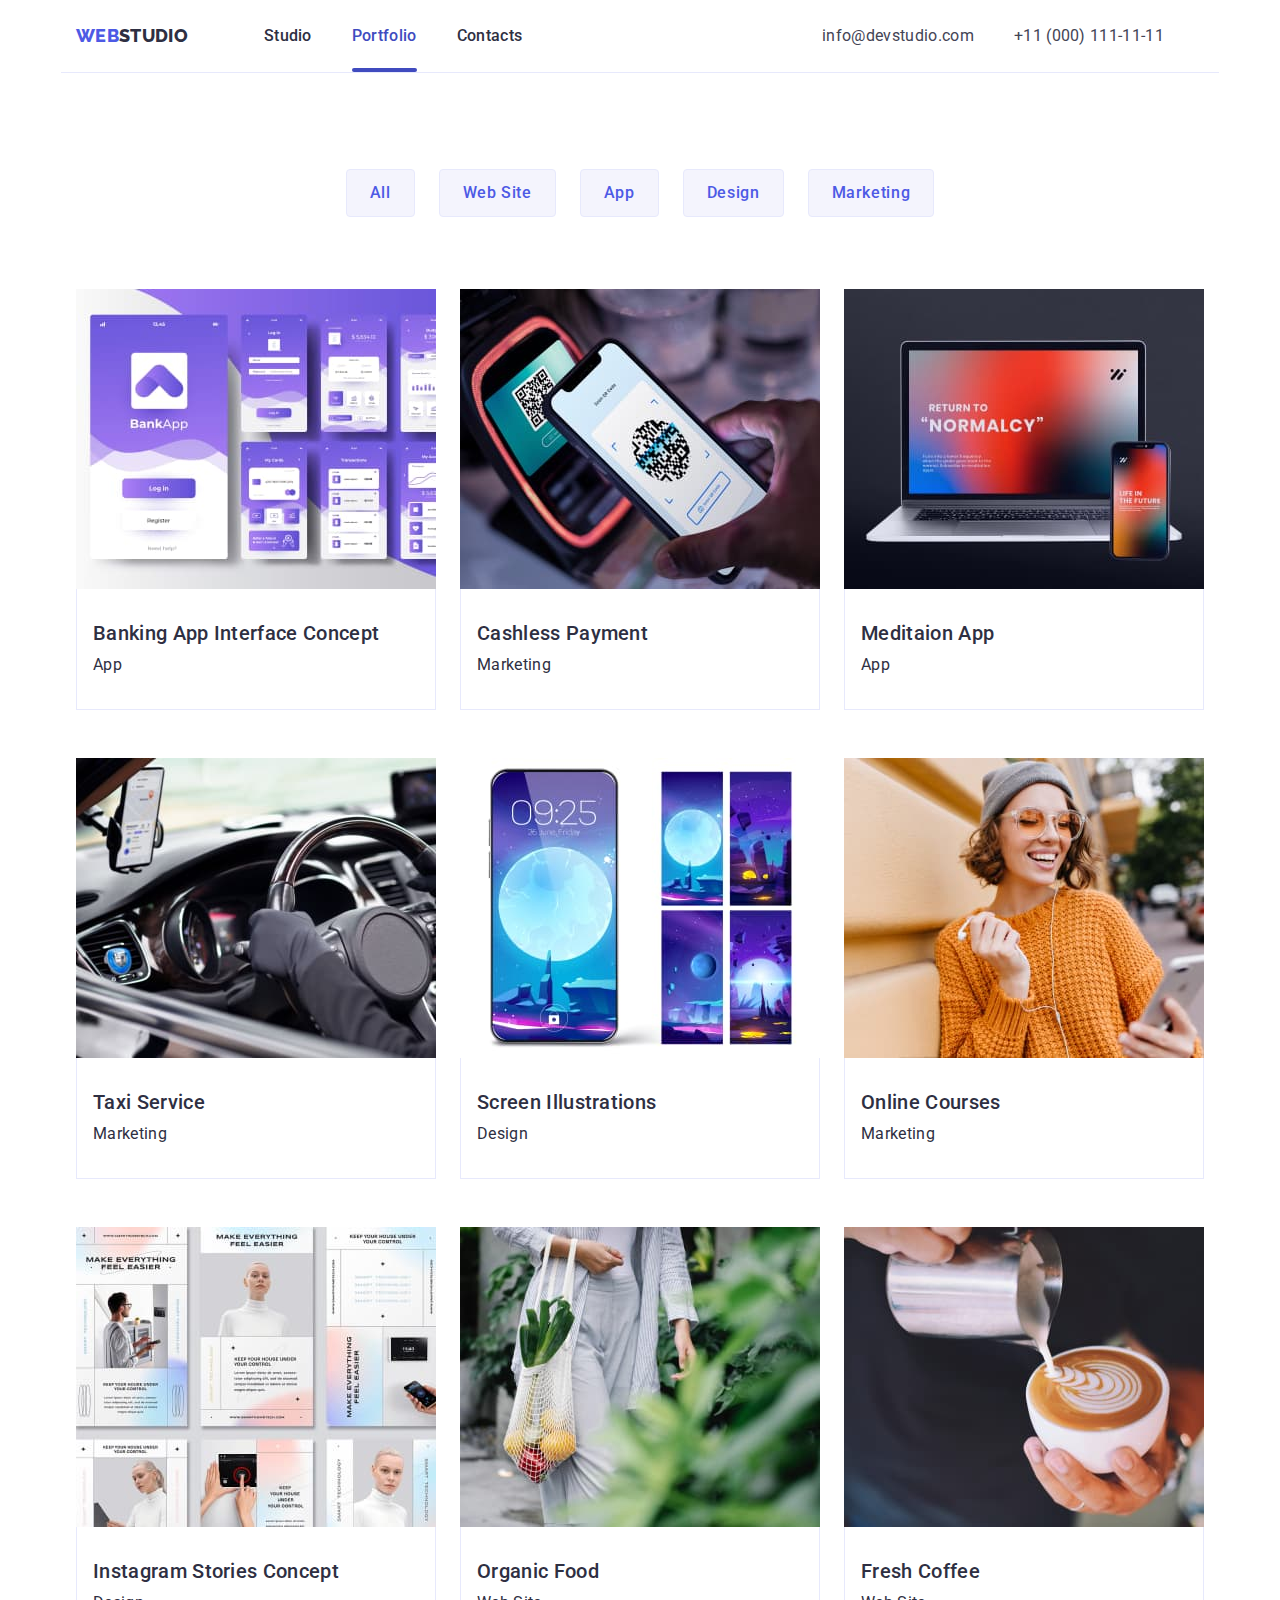
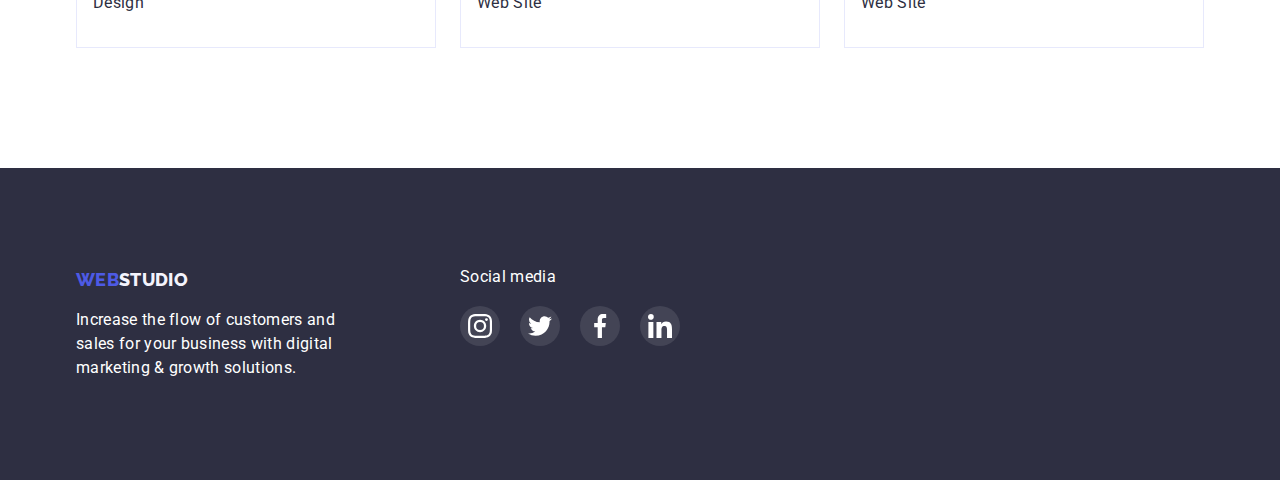
==== portfolio.html @ 341cc543 "hw#6" ====
<!DOCTYPE html>
<html lang="en">

<head>
    <meta charset="UTF-8">
    <meta http-equiv="X-UA-Compatible" content="IE=edge">
    <meta name="viewport" content="width=device-width, initial-scale=1.0">
    <title>Portfolio</title>
    <link rel="stylesheet" href="https://cdn.jsdelivr.net/npm/modern-normalize@1.1.0/modern-normalize.min.css">
    <link rel="stylesheet" href="./css/styles.css">
    <link rel="preconnect" href="https://fonts.googleapis.com">
    <link rel="preconnect" href="https://fonts.gstatic.com" crossorigin>
    <link
        href="https://fonts.googleapis.com/css2?family=Raleway:wght@800&family=Roboto:wght@400;500;700;900&display=swap"
        rel="stylesheet">
</head>

<body>

    <!-- header -->

    <header class="container">
        <div class="header-div">
            <a class="logo point" href="./index.html">Web<span class="header-logo">Studio</span>
            </a>
            <nav>
                <ul class="menu-list">
                    <li class="menu-items point">
                        <a class="menu-link point" href="./index.html">Studio</a>
                    </li>

                    <li class="menu-items point">
                        <a class="menu-link current point" href="./portfolio.html">Portfolio</a>
                    </li>

                    <li class="menu-items point">
                        <a class="menu-link point" href="#">Contacts</a>
                    </li>
                </ul>
            </nav>

            <address class="contact">
                <ul class="contact-list">
                    <li class="contact-items point">
                        <a class="contact-link point" href="mailto:info@devstudio.com">info@devstudio.com</a>
                    </li>
                    <li class="contact-items point">
                        <a class="contact-link point" href="tel:+110001111111">+11 (000) 111-11-11</a>
                    </li>
                </ul>
            </address>

        </div>

    </header>
    <main>

        <!-- Filters buttons-->

        <section class="section portfolio">
            <div class="container">
                <h1 hidden>#</h1>
                <ul class="filters-list point">
                    <li class="filters-items">
                        <button class="filters-btn" type="button">All</button>
                    </li>
                    <li class="filters-items">
                        <button class="filters-btn" type="button">Web Site</button>
                    </li>
                    <li class="filters-items">
                        <button class="filters-btn" type="button">App</button>
                    </li>
                    <li class="filters-items">
                        <button class="filters-btn" type="button">Design</button>
                    </li>
                    <li><button class="filters-btn" type="button">Marketing</button>
                    </li>
                </ul>


                <!-- portfolio list -->
                <ul class="img-list point">
                    <li class="img-items">
                        <a class="portfolio-link point" href="#">
                            <div class="port-wrapper">
                                <img class="port-img" src="./images/portfolio/portfolio-row1-first.jpg"
                                    alt="Banking app interface concept" width="360" height="300">
                                <p class="overlay">Lorem, ipsum dolor sit amet consectetur adipisicing elit.
                                    Perferendis,
                                    quidem! Optio, corporis beatae!</p>
                            </div>

                            <div class="delineation">
                                <h2 class="text-title">Banking App Interface Concept</h2>
                                <p class="text">App</p>
                            </div>
                        </a>
                    </li>

                    <li class="img-items">
                        <a class="portfolio-link point" href="#">
                            <div class="port-wrapper">
                                <img class="port-img" src="./images/portfolio/portfolio-row1-second.jpg"
                                    alt="Cashless payment photo" width="360" height="300">
                                <p class="overlay">Lorem, ipsum dolor sit amet consectetur adipisicing elit.
                                    Perferendis,
                                    quidem! Optio, corporis beatae!</p>
                            </div>

                            <div class="delineation">
                                <h2 class="text-title">Cashless Payment</h2>
                                <p class="text">Marketing</p>
                            </div>
                        </a>


                    </li>
                    <li class="img-items">
                        <a class="portfolio-link point" href="#">
                            <div class="port-wrapper">
                                <img class="port-img" src="./images/portfolio/portfolio-row1-third.jpg"
                                    alt="Meditaion app photo" width="360" height="300">
                                <p class="overlay">Lorem,
                                    ipsum dolor sit amet consectetur adipisicing elit. Perferendis,
                                    quidem ! Optio,
                                    corporis beatae !</p>
                            </div>

                            <div class="delineation">
                                <h2 class="text-title">Meditaion App</h2>
                                <p class="text">App</p>
                            </div>
                        </a>
                    </li>
                    <li class="img-items">
                        <a class="portfolio-link point" href="#">
                            <div class="port-wrapper">
                                <img class="port-img" src="./images/portfolio/portfolio-row2-first.jpg"
                                    alt="Taxi service photo" width="360" height="300">
                                <p class="overlay">Lorem,
                                    ipsum dolor sit amet consectetur adipisicing elit. Perferendis,
                                    quidem ! Optio,
                                    corporis beatae !</p>
                            </div>

                            <div class="delineation">
                                <h2 class="text-title">Taxi Service</h2>
                                <p class="text">Marketing</p>
                            </div>
                        </a>
                    </li>
                    <li class="img-items">
                        <a class="portfolio-link point" href="#">
                            <div class="port-wrapper">
                                <img class="port-img" src="./images/portfolio/portfolio-row2-second.jpg"
                                    alt="Screen illustrations photo" width="360" height="300">
                                <p class="overlay">Lorem,
                                    ipsum dolor sit amet consectetur adipisicing elit. Perferendis,
                                    quidem ! Optio,
                                    corporis beatae !</p>
                            </div>

                            <div class="delineation">
                                <h2 class="text-title">Screen Illustrations</h2>
                                <p class="text">Design</p>
                            </div>
                        </a>
                    </li>
                    <li class="img-items">
                        <a class="portfolio-link point" href="#">
                            <div class="port-wrapper">
                                <img class="port-img" src="./images/portfolio/portfolio-row2-third.jpg"
                                    alt="Online courses" width="360" height="300">
                                <p class="overlay">Lorem,
                                    ipsum dolor sit amet consectetur adipisicing elit. Perferendis,
                                    quidem ! Optio,
                                    corporis beatae !</p>
                            </div>

                            <div class="delineation">
                                <h2 class="text-title">Online Courses</h2>
                                <p class="text">Marketing</p>
                            </div>
                        </a>
                    </li>
                    <li class="img-items">
                        <a class="portfolio-link point" href="#">
                            <div class="port-wrapper">
                                <img class="port-img" src="./images/portfolio/portfolio-row3-first.jpg"
                                    alt="Instagram stories concept" width="360" height="300">
                                <p class="overlay">Lorem,
                                    ipsum dolor sit amet consectetur adipisicing elit. Perferendis,
                                    quidem ! Optio,
                                    corporis beatae !</p>
                            </div>

                            <div class="delineation">
                                <h2 class="text-title">Instagram Stories Concept</h2>
                                <p class="text">Design</p>
                            </div>
                        </a>
                    </li>
                    <li class="img-items">
                        <a class="portfolio-link point" href="#">
                            <div class="port-wrapper">
                                <img class="port-img" src="./images/portfolio/portfolio-row3-second.jpg"
                                    alt="Organic food photo" width="360" height="300">
                                <p class="overlay">Lorem,
                                    ipsum dolor sit amet consectetur adipisicing elit. Perferendis,
                                    quidem ! Optio,
                                    corporis beatae !</p>
                            </div>

                            <div class="delineation">
                                <h2 class="text-title">Organic Food</h2>
                                <p class="text">Web Site</p>
                            </div>
                        </a>
                    </li>
                    <li class="img-items">
                        <a class="portfolio-link point" href="#">
                            <div class="port-wrapper">
                                <img class="port-img" src="./images/portfolio/portfolio-row3-third.jpg"
                                    alt="Fresh coffee photo" width="360" height="300">
                                <p class="overlay">Lorem,
                                    ipsum dolor sit amet consectetur adipisicing elit. Perferendis,
                                    quidem ! Optio,
                                    corporis beatae !</p>
                            </div>

                            <div class="delineation">
                                <h2 class="text-title">Fresh Coffee</h2>
                                <p class="text">Web Site</p>
                            </div>
                        </a>
                    </li>
                </ul>
            </div>
        </section>
    </main>

    <!-- footer -->

    <footer class="foot">
        <div class="container cont-foot">
            <div class="logo-footer">
                <a class="logo-foot point" href="#">Web<span class="footer-logo">Studio</span></a>
                <p class="footer-text">Increase the flow of customers and sales for your business with digital marketing
                    &
                    growth solutions.
                </p>
            </div>

            <div class="foot-link">
                <p class="soc-text">Social media</p>
                <ul class="foot-list">
                    <li class="foot-soc">
                        <a href="https://www.instagram.com/" target="_blank" class="social-link"
                            aria-label="Instagram link">
                            <svg class="social-links" width="24px" height="24px">
                                <use href="./images/icons.svg#icon-inst"></use>
                            </svg>
                        </a>
                    </li>

                    <li class="foot-soc">
                        <a href="https://twitter.com/" target="_blank" class="social-link" aria-label="Twitter link">
                            <svg class="social-links" width="24px" height="24px">
                                <use href="./images/icons.svg#icon-twt"></use>
                            </svg>
                        </a>
                    </li>
                    <li class="foot-soc">
                        <a href="https://www.facebook.com/" target="_blank" class="social-link"
                            aria-label="Facebook link">
                            <svg class="social-links" width="24px" height="24px">
                                <use href="./images/icons.svg#icon-fb"></use>
                            </svg>
                        </a>
                    </li>
                    <li class="foot-soc">
                        <a href="https://www.linkedin.com/" target="_blank" class="social-link"
                            aria-label="Linkedin link">
                            <svg class="social-links" width="24px" height="24px">
                                <use href="./images/icons.svg#icon-ld"></use>
                            </svg>
                        </a>
                    </li>
                </ul>
            </div>
        </div>
    </footer>
</body>

</html>
---- css/styles.css ----
:root {
    --primary-text-color: #2E2F42;
    --link-color: #434455;
    --logo-btn-color: #4D5AE5;
    --hover-focus-color: #404BBF;
    --footerlogo-bcg-color: #F4F4FD;
    --white-color: #ffffff;
    --filter-btn: #E7E9FC;
    --hover-footer: #31D0AA;

}

body {
    font-family: "Roboto", sans-serif;
    letter-spacing: 0.02em;
    color: var(--primary-text-color);
    background-color: var(--white-color);
}

h1,
h2,
h3,
h4,
h5,
h6 {
    margin: 0;
    padding: 0;
}

p {
    margin: 0;
    padding: 0;
}

ul {
    margin: 0;
    padding: 0;
}

/* контейнер задає область контенту */
.container {
    width: 1158px;
    padding-left: 15px;
    padding-right: 15px;
    margin-left: auto;
    margin-right: auto;
}

/* приховати підкреслення/крапку */
.point {
    text-decoration: none;
    list-style-type: none;
}




/* header */

header {
    border-bottom: 1px solid var(--filter-btn);
}

.logo {
    font-family: "Raleway", sans-serif;
    font-weight: 800;
    font-size: 18px;
    line-height: 1.33;
    color: var(--logo-btn-color);
    text-transform: uppercase;
}

.header-logo {
    color: var(--primary-text-color);
}

.header-div {
    display: flex;
    align-items: center;
}


.footer-logo {
    color: var(--footerlogo-bcg-color);
}

.menu-list {
    font-family: 'Roboto';
    font-weight: 500;
    font-size: 16px;
    line-height: 1.5;
    letter-spacing: 0.02em;
    color: var(--primary-text-color);
    display: flex;
    margin-left: 76px;
}

.menu-link {
    color: var(--primary-text-color);
    display: block;
    padding: 24px 0;
    margin-right: 40px;
    position: relative;
    transition-duration: 250ms;
    transition-property: color;
    transition-timing-function: cubic-bezier(0.4, 0, 0.2, 1);

}

.menu-link:hover,
.menu-link:focus {
    color: var(--hover-focus-color);
}

.current {
    color: var(--hover-focus-color);
}

.menu-link.current::after {
    position: absolute;
    bottom: 0;
    content: '';
    display: block;
    width: 100%;
    height: 4px;
    border-radius: 4px;
    background-color: var(--hover-focus-color);
}

.contact {
    margin-left: auto;
}


.contact-list {
    line-height: 1.5;
    letter-spacing: 0.02em;
    color: var(--link-color);
    display: flex;
}

.contact-link {
    font-style: normal;
    color: var(--link-color);
    display: block;
    transition-duration: 250ms;
    transition-property: color;
    transition-timing-function: cubic-bezier(0.4, 0, 0.2, 1);
}

.contact-link:hover,
.contact-link:focus {
    color: var(--hover-focus-color);
}

.contact-items {
    margin-right: 40px;
}

/* hero */
.hero {
    background-color: var(--primary-text-color);
    padding-top: 188px;
    padding-bottom: 188px;
    text-align: center;
    background-image: linear-gradient(rgba(46, 47, 66, 0.7), rgba(46, 47, 66, 0.7)), url(../images/hero/people-office\ 1.jpg);
    max-width: 1440px;
    background-repeat: no-repeat;
    background-position: center;
    margin-left: auto;
    margin-right: auto;
}

.backdrop {
    background-image: linear-gradient(rgba(46, 47, 66, 0.7), rgba(46, 47, 66, 0.7)), url(../images/hero/people-office\ 1.jpg);
    background-repeat: no-repeat;
    text-align: center;
    width: 100%;
    height: 100%;
}

.hero-title {
    font-size: 56px;
    line-height: 1.07;
    text-align: center;
    color: var(--white-color);
    margin-bottom: 48px;
    max-width: 496px;
    margin-left: auto;
    margin-right: auto;
}

.hero-btn {
    background-color: var(--logo-btn-color);
    color: var(--white-color);
    font-family: 'Roboto', sans-serif;
    font-weight: 500;
    font-size: 16px;
    line-height: 1.5;
    letter-spacing: 0.04em;
    cursor: pointer;
    box-shadow: 0px 4px 4px rgba(0, 0, 0, 0.15);
    border-radius: 4px;
    border: none;
    padding: 16px 32px;
    transition-duration: 250ms;
    transition-property: background, box-shadow;
    transition-timing-function: cubic-bezier(0.4, 0, 0.2, 1);
}

.hero-btn:hover,
.hero-btn:focus {
    background: var(--hover-focus-color);
    box-shadow: 0px 1px 6px rgba(46, 47, 66, 0.08);
    border-radius: 4px;
    letter-spacing: 0.04em;

}

.text-title {
    font-weight: 500;
    font-size: 20px;
    line-height: 1.2;
}

.text {
    font-size: 16px;
    line-height: 1.5;
    margin-top: 8px;
}

.section-title {
    font-size: 36px;
    line-height: 1.11;
    text-align: center;
    text-transform: capitalize;
    margin-bottom: 60px;
}

.section {
    padding-top: 120px;
    padding-bottom: 120px;
}

.quality-list {
    display: flex;
    gap: 24px;
}

.quality-items {
    flex-basis: calc((100% - 24px)/4);

}

.quality-title {
    margin-bottom: 8px;
}

.specialization {
    padding-top: 0;
}

.specialization-list {
    display: flex;
    gap: 24px;
}

/* team */

.team {
    background-color: var(--footerlogo-bcg-color);
}

.team-items {
    background-color: var(--white-color);
    flex-basis: calc((100%-72px)/4);
    box-shadow: 0px 1px 6px rgba(46, 47, 66, 0.08), 0px 1px 1px rgba(46, 47, 66, 0.16), 0px 2px 1px rgba(46, 47, 66, 0.08);
    border-radius: 0px 0px 4px 4px;
}

.team-list {
    display: flex;
    gap: 24px;
}

.wrap {
    padding: 32px 0;
    text-align: center;
}

.team-text {
    margin-top: 8px;
}

/* footer */

.foot {
    background-color: var(--primary-text-color);
    padding-top: 100px;
    padding-bottom: 100px;

}

.footer-text {
    color: var(--white-color);
    font-size: 16px;
    line-height: 1.5;
    letter-spacing: 0.02em;
    width: 264px;
}

.logo-foot {
    font-family: "Raleway", sans-serif;
    font-weight: 800;
    font-size: 18px;
    line-height: 1.33;
    color: var(--logo-btn-color);
    text-transform: uppercase;
    margin-bottom: 16px;
    display: block;

}

.cont-foot {
    display: flex;
    gap: 120px;
}

.foot-soc {
    color: var(--white-color);
    margin-bottom: 16px;
    font-weight: 500;
    line-height: calc(24/16);
    list-style: none;
    float: left;
}

.soc-text {
    color: var(--white-color);
    margin-bottom: 20px;
}

.foot-list {
    display: flex;
    gap: 20px;
    float: left;
}

.foot-soc:last-child {
    margin-right: 0;
}

.social-link {
    display: flex;
    fill: var(--white-color);
    background-color: var(--link-color);
    border-radius: 50%;
    width: 40px;
    height: 40px;
    justify-content: center;
    align-items: center;
    transition-duration: 250ms;
    transition-property: background-color;
    transition-timing-function: cubic-bezier(0.4, 0, 0.2, 1);
}

.social-link:hover,
.social-link:focus {
    background-color: var(--hover-footer);
}




/* portfolio*/


.filters-btn {
    background-color: var(--footerlogo-bcg-color);
    color: var(--logo-btn-color);
    font-family: 'Roboto', sans-serif;
    font-weight: 500;
    font-size: 16px;
    line-height: 1.5;
    letter-spacing: 0.04em;
    cursor: pointer;
    border: 1px solid var(--filter-btn);
    border-radius: 4px;
    padding: 11px 23px;
    transition-duration: 250ms;
    transition-property: background, color, border-color, box-shadow;
    transition-timing-function: cubic-bezier(0.4, 0, 0.2, 1);

}

.filters-btn:hover,
.filters-btn:focus {
    background: var(--hover-focus-color);
    color: var(--white-color);
    box-shadow: 0px 1px 6px rgba(46, 47, 66, 0.58);
    border-color: var(--hover-focus-color);

}

.portfolio {
    padding-top: 96px;
}

.filters-list {
    display: flex;
    justify-content: center;
    margin-bottom: 72px;
}

.filters-items {
    margin-right: 24px;
}

.filters-items:hover {
    box-shadow: 0px 1px 6px rgba(46, 47, 66, 0.18);
}

.port-img {
    display: block;
    min-width: 100%;
    height: auto;
}

.img-list {
    display: flex;
    flex-wrap: wrap;
    row-gap: 48px;
    column-gap: 24px;
}

.img-items {
    flex-basis: calc((100% - 48px) / 3);
}

.portfolio-link {
    display: block;
    position: relative;
}

.portfolio-link:hover {
    box-shadow: 0px 1px 6px rgba(46, 47, 66, 0.08), 0px 1px 1px rgba(46, 47, 66, 0.16), 0px 2px 1px rgba(46, 47, 66, 0.08);
}

.portfolio-link:hover .overlay,
.portfolio-link:focus .overlay{
transform: translate(0, 0);
}

.overlay {
    position: absolute;
    top: 0;
    left: 0;
    width: 100%;
    height: 100%;
    overflow: auto;
    transform: translate(0, 100%);
    transition: transform 250ms linear;
    background-color: hsla(235, 75%, 60%, 0.95);
    font-size: 20px;
    color: var(--white-color);
    padding-top: 40px;
    padding-left: 50px;
}


.port-wrapper {
    display: block;
    position: relative;
    overflow: hidden;
}

.delineation {
    padding: 32px 16px;
    border: 1px solid var(--filter-btn);
    border-top: none;
    color: var(--primary-text-color);
}

.svg {
    display: flex;
    justify-content: center;
    align-items: center;
    margin-bottom: 8px;
    height: 112px;
    border-radius: 4px;
    background-color: var(--footerlogo-bcg-color);
}


.customers-list {
    display: flex;

}

.customers-items {
    flex-basis: calc((100% - 24px) / 5);

}



.customers-link {
    display: flex;
    align-items: center;
    justify-content: center;
    border: 1px solid #8E8F99;
    border-radius: 4px;
    width: 168px;
    height: 88px;
    color: #8E8F99;
    transition-duration: 250ms;
    transition-property: color, border-color;
    transition-timing-function: cubic-bezier(0.4, 0, 0.2, 1);
}

.customers-link:hover,
.customers-link:focus {
    border-color: var(--hover-focus-color);
    color: var(--hover-focus-color);
}

.customers-svg {
    fill: currentColor;
}

.team-contacts {
    width: 40px;
    height: 40px;
    padding-left: 0;
}

.team-contacts-list {
    display: flex;
    gap: 24px;
    justify-content: center;
    padding-top: 8px;
}

.team-contacts-link {
    display: flex;
    align-items: center;
    justify-content: center;
    width: 40px;
    height: 40px;
    background-color: var(--logo-btn-color);
    border-radius: 50%;
    transition-duration: 250ms;
    transition-property: background-color;
    transition-timing-function: cubic-bezier(0.4, 0, 0.2, 1);
}

.team-contacts-link:hover,
.team-contacts-link:focus {
    background-color: var(--hover-focus-color);
}

.team-contacts-icon {
    fill: var(--white-color);
}



/* modal window */
.backdrop-modal {
    position: fixed;
    background-color: rgba(46, 47, 66, 0.4);
    width: 100%;
    height: 100%;
    top: 0;
    left: 0;
    transition: opacity 250ms cubic-bezier(0.4, 0, 0.2, 1), visibility 250ms cubic-bezier(0.4, 0, 0.2, 1);
}

.backdrop-modal.is-hidden {
    visibility: hidden;
    opacity: 0;
    pointer-events: none;
}

.modal {
    position: absolute;
    top: 28%;
    left: 50%;
    transform: translate(-50%, -50%);
    width: 408px;
    min-height: 576px;
    background: #FCFCFC;
    box-shadow: 0px 1px 1px rgba(0, 0, 0, 0.14), 0px 1px 3px rgba(0, 0, 0, 0.12), 0px 2px 1px rgba(0, 0, 0, 0.2);
    border-radius: 4px;
}

.modal-btn {
    position: absolute;
    top: 24px;
    right: 24px;
    display: flex;
    align-items: center;
    justify-content: center;
    cursor: pointer;
    padding: 0;
    width: 24px;
    height: 24px;
    border-radius: 50%;
    background: #E7E9FC;
    border: 1px solid rgba(0, 0, 0, 0.1);
}
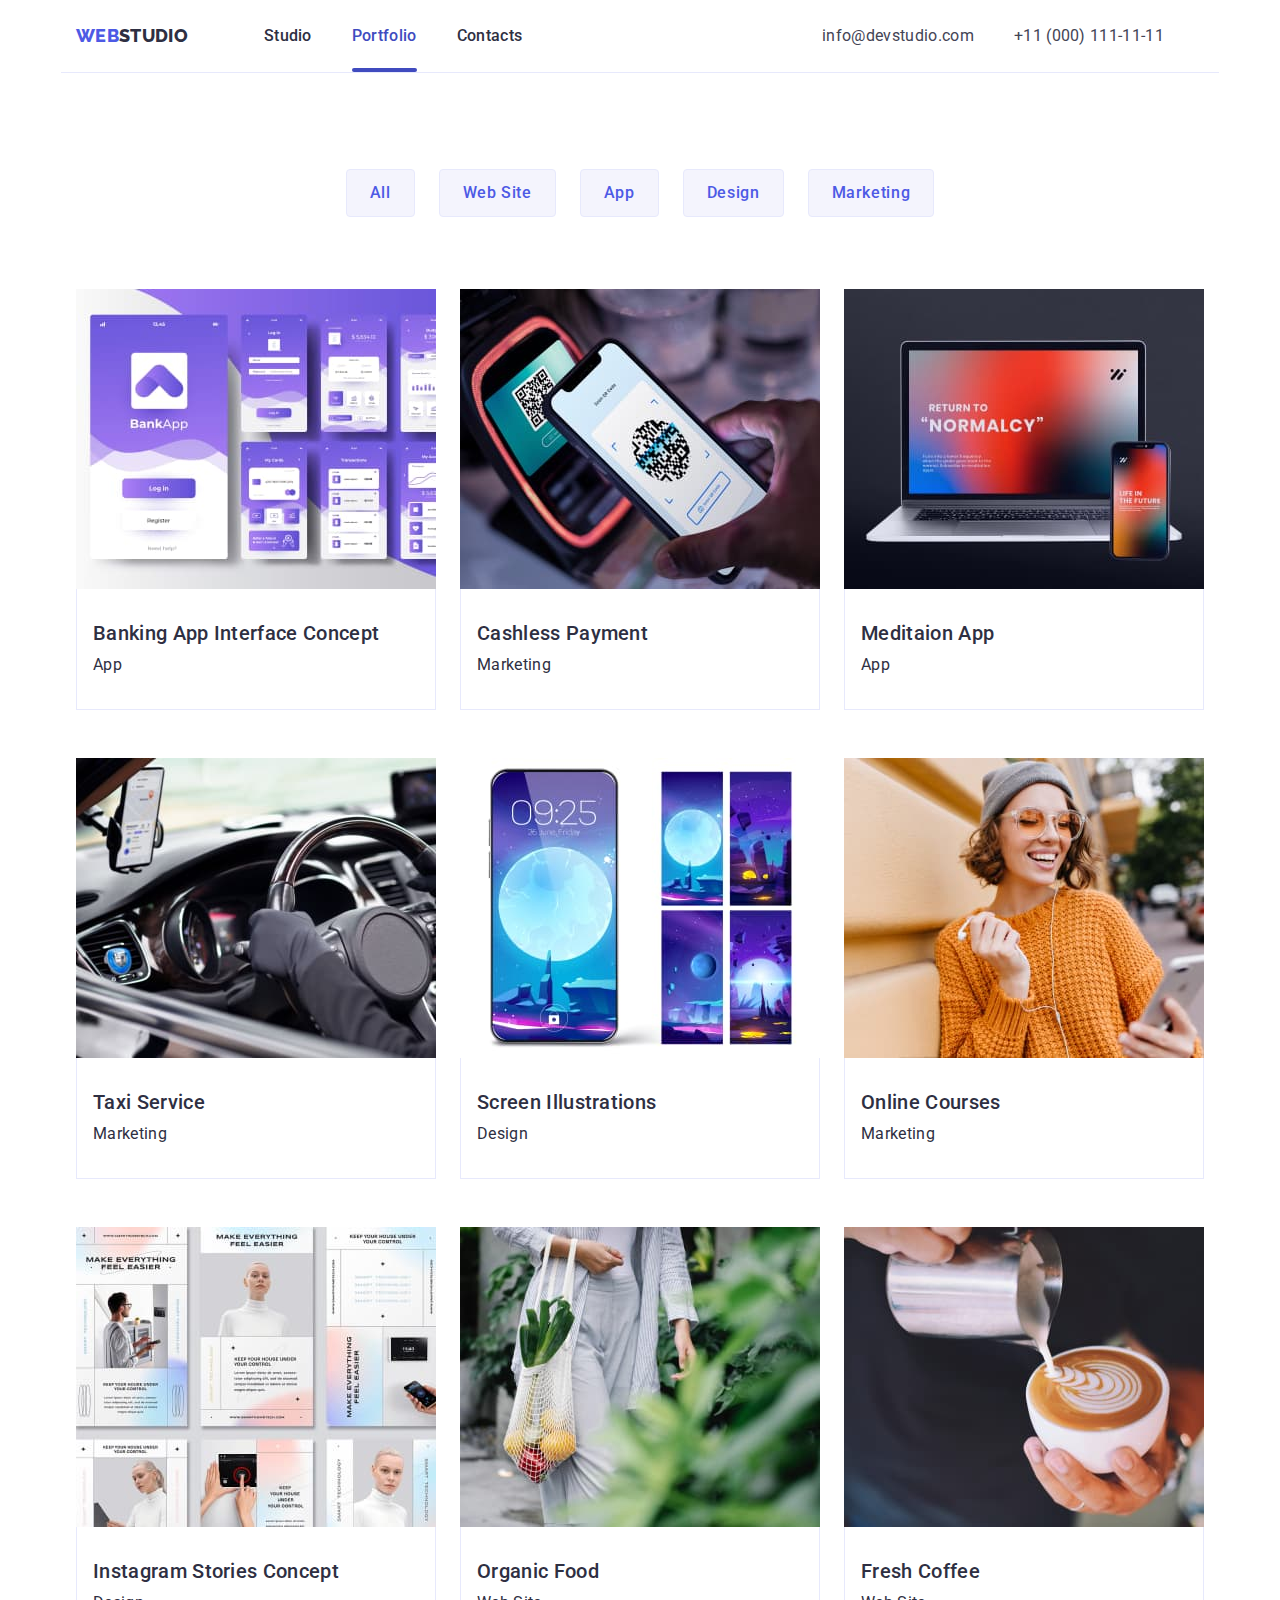
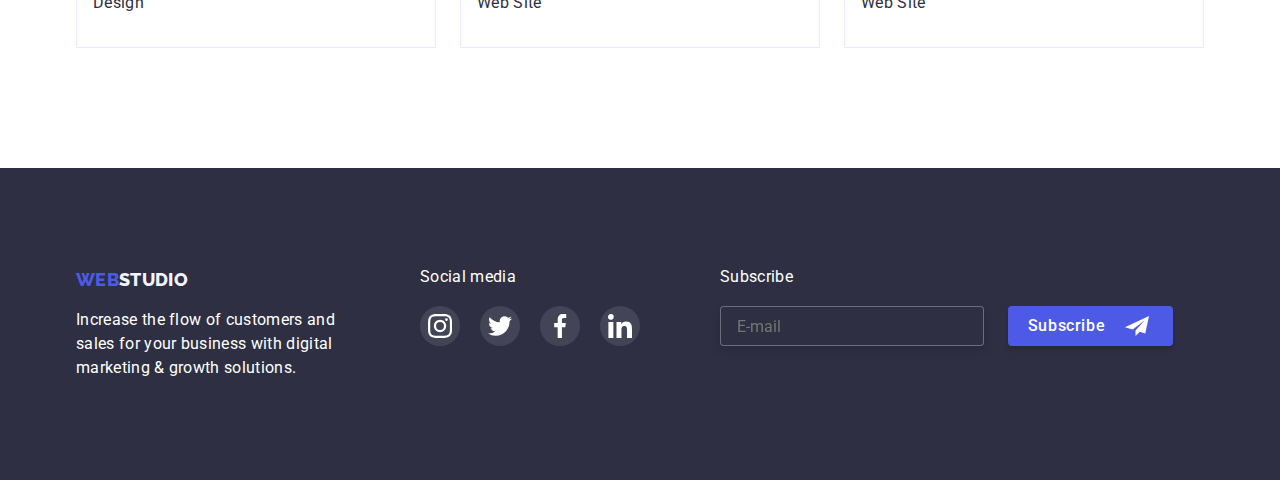
==== commit b53cc6f0: "hw #6" ====
--- a/portfolio.html
+++ b/portfolio.html
@@ -77,8 +77,8 @@
                     </li>
                 </ul>
 
-
-                <!-- portfolio list -->
+                <!-- Portfolio list -->
+
                 <ul class="img-list point">
                     <li class="img-items">
                         <a class="portfolio-link point" href="#">
@@ -89,14 +89,12 @@
                                     Perferendis,
                                     quidem! Optio, corporis beatae!</p>
                             </div>
-
                             <div class="delineation">
                                 <h2 class="text-title">Banking App Interface Concept</h2>
                                 <p class="text">App</p>
                             </div>
                         </a>
                     </li>
-
                     <li class="img-items">
                         <a class="portfolio-link point" href="#">
                             <div class="port-wrapper">
@@ -106,14 +104,11 @@
                                     Perferendis,
                                     quidem! Optio, corporis beatae!</p>
                             </div>
-
                             <div class="delineation">
                                 <h2 class="text-title">Cashless Payment</h2>
                                 <p class="text">Marketing</p>
                             </div>
                         </a>
-
-
                     </li>
                     <li class="img-items">
                         <a class="portfolio-link point" href="#">
@@ -125,7 +120,6 @@
                                     quidem ! Optio,
                                     corporis beatae !</p>
                             </div>
-
                             <div class="delineation">
                                 <h2 class="text-title">Meditaion App</h2>
                                 <p class="text">App</p>
@@ -142,7 +136,6 @@
                                     quidem ! Optio,
                                     corporis beatae !</p>
                             </div>
-
                             <div class="delineation">
                                 <h2 class="text-title">Taxi Service</h2>
                                 <p class="text">Marketing</p>
@@ -159,7 +152,6 @@
                                     quidem ! Optio,
                                     corporis beatae !</p>
                             </div>
-
                             <div class="delineation">
                                 <h2 class="text-title">Screen Illustrations</h2>
                                 <p class="text">Design</p>
@@ -176,7 +168,6 @@
                                     quidem ! Optio,
                                     corporis beatae !</p>
                             </div>
-
                             <div class="delineation">
                                 <h2 class="text-title">Online Courses</h2>
                                 <p class="text">Marketing</p>
@@ -193,7 +184,6 @@
                                     quidem ! Optio,
                                     corporis beatae !</p>
                             </div>
-
                             <div class="delineation">
                                 <h2 class="text-title">Instagram Stories Concept</h2>
                                 <p class="text">Design</p>
@@ -210,7 +200,6 @@
                                     quidem ! Optio,
                                     corporis beatae !</p>
                             </div>
-
                             <div class="delineation">
                                 <h2 class="text-title">Organic Food</h2>
                                 <p class="text">Web Site</p>
@@ -227,7 +216,6 @@
                                     quidem ! Optio,
                                     corporis beatae !</p>
                             </div>
-
                             <div class="delineation">
                                 <h2 class="text-title">Fresh Coffee</h2>
                                 <p class="text">Web Site</p>
@@ -240,6 +228,8 @@
     </main>
 
     <!-- footer -->
+    
+    <!-- Footer Logo -->
 
     <footer class="foot">
         <div class="container cont-foot">
@@ -250,7 +240,7 @@
                     growth solutions.
                 </p>
             </div>
-
+            <!-- Footer Social Links -->
             <div class="foot-link">
                 <p class="soc-text">Social media</p>
                 <ul class="foot-list">
@@ -262,7 +252,6 @@
                             </svg>
                         </a>
                     </li>
-
                     <li class="foot-soc">
                         <a href="https://twitter.com/" target="_blank" class="social-link" aria-label="Twitter link">
                             <svg class="social-links" width="24px" height="24px">
@@ -287,6 +276,19 @@
                         </a>
                     </li>
                 </ul>
+            </div>
+            <!-- Footer Subscribe -->
+            <div class="subscribe">
+                <p class="soc-text">Subscribe</p>
+                <div class="subscribe-input">
+                    <label for="Subscribe"></label>
+                    <input type="text" name="Subscribe" placeholder="E-mail">
+                    <button class="subscribe-btn" type="submit">Subscribe
+                        <svg class="svg-tg" width="24px" height="24px">
+                            <use href="./images/icons.svg#icon-tg"></use>
+                        </svg>
+                    </button>
+                </div>
             </div>
         </div>
     </footer>
--- a/css/styles.css
+++ b/css/styles.css
@@ -52,15 +52,12 @@
     list-style-type: none;
 }
 
-
-
-
 /* header */
-
 header {
     border-bottom: 1px solid var(--filter-btn);
 }
 
+/* header logo */
 .logo {
     font-family: "Raleway", sans-serif;
     font-weight: 800;
@@ -79,11 +76,12 @@
     align-items: center;
 }
 
-
+/* footer logo */
 .footer-logo {
     color: var(--footerlogo-bcg-color);
 }
 
+/* header-menu */
 .menu-list {
     font-family: 'Roboto';
     font-weight: 500;
@@ -104,7 +102,6 @@
     transition-duration: 250ms;
     transition-property: color;
     transition-timing-function: cubic-bezier(0.4, 0, 0.2, 1);
-
 }
 
 .menu-link:hover,
@@ -112,6 +109,7 @@
     color: var(--hover-focus-color);
 }
 
+/* підкреслення поточної сторінки */
 .current {
     color: var(--hover-focus-color);
 }
@@ -127,10 +125,11 @@
     background-color: var(--hover-focus-color);
 }
 
+/* header contact */
+
 .contact {
     margin-left: auto;
 }
-
 
 .contact-list {
     line-height: 1.5;
@@ -158,6 +157,7 @@
 }
 
 /* hero */
+
 .hero {
     background-color: var(--primary-text-color);
     padding-top: 188px;
@@ -214,8 +214,9 @@
     box-shadow: 0px 1px 6px rgba(46, 47, 66, 0.08);
     border-radius: 4px;
     letter-spacing: 0.04em;
-
-}
+}
+
+/* quality */
 
 .text-title {
     font-weight: 500;
@@ -290,6 +291,74 @@
 
 .team-text {
     margin-top: 8px;
+}
+
+.team-contacts {
+    width: 40px;
+    height: 40px;
+    padding-left: 0;
+}
+
+.team-contacts-list {
+    display: flex;
+    gap: 24px;
+    justify-content: center;
+    padding-top: 8px;
+}
+
+.team-contacts-link {
+    display: flex;
+    align-items: center;
+    justify-content: center;
+    width: 40px;
+    height: 40px;
+    background-color: var(--logo-btn-color);
+    border-radius: 50%;
+    transition-duration: 250ms;
+    transition-property: background-color;
+    transition-timing-function: cubic-bezier(0.4, 0, 0.2, 1);
+}
+
+.team-contacts-link:hover,
+.team-contacts-link:focus {
+    background-color: var(--hover-focus-color);
+}
+
+.team-contacts-icon {
+    fill: var(--white-color);
+}
+
+/* customers */
+.customers-list {
+    display: flex;
+}
+
+.customers-items {
+    flex-basis: calc((100% - 24px) / 5);
+}
+
+.customers-link {
+    display: flex;
+    align-items: center;
+    justify-content: center;
+    border: 1px solid #8E8F99;
+    border-radius: 4px;
+    width: 168px;
+    height: 88px;
+    color: #8E8F99;
+    transition-duration: 250ms;
+    transition-property: color, border-color;
+    transition-timing-function: cubic-bezier(0.4, 0, 0.2, 1);
+}
+
+.customers-link:hover,
+.customers-link:focus {
+    border-color: var(--hover-focus-color);
+    color: var(--hover-focus-color);
+}
+
+.customers-svg {
+    fill: currentColor;
 }
 
 /* footer */
@@ -318,14 +387,14 @@
     text-transform: uppercase;
     margin-bottom: 16px;
     display: block;
-
 }
 
 .cont-foot {
     display: flex;
-    gap: 120px;
-}
-
+    gap: 80px;
+}
+
+/* footer social */
 .foot-soc {
     color: var(--white-color);
     margin-bottom: 16px;
@@ -373,7 +442,6 @@
 
 
 /* portfolio*/
-
 
 .filters-btn {
     background-color: var(--footerlogo-bcg-color);
@@ -390,7 +458,6 @@
     transition-duration: 250ms;
     transition-property: background, color, border-color, box-shadow;
     transition-timing-function: cubic-bezier(0.4, 0, 0.2, 1);
-
 }
 
 .filters-btn:hover,
@@ -399,7 +466,6 @@
     color: var(--white-color);
     box-shadow: 0px 1px 6px rgba(46, 47, 66, 0.58);
     border-color: var(--hover-focus-color);
-
 }
 
 .portfolio {
@@ -447,8 +513,8 @@
 }
 
 .portfolio-link:hover .overlay,
-.portfolio-link:focus .overlay{
-transform: translate(0, 0);
+.portfolio-link:focus .overlay {
+    transform: translate(0, 0);
 }
 
 .overlay {
@@ -467,7 +533,6 @@
     padding-left: 50px;
 }
 
-
 .port-wrapper {
     display: block;
     position: relative;
@@ -490,79 +555,6 @@
     border-radius: 4px;
     background-color: var(--footerlogo-bcg-color);
 }
-
-
-.customers-list {
-    display: flex;
-
-}
-
-.customers-items {
-    flex-basis: calc((100% - 24px) / 5);
-
-}
-
-
-
-.customers-link {
-    display: flex;
-    align-items: center;
-    justify-content: center;
-    border: 1px solid #8E8F99;
-    border-radius: 4px;
-    width: 168px;
-    height: 88px;
-    color: #8E8F99;
-    transition-duration: 250ms;
-    transition-property: color, border-color;
-    transition-timing-function: cubic-bezier(0.4, 0, 0.2, 1);
-}
-
-.customers-link:hover,
-.customers-link:focus {
-    border-color: var(--hover-focus-color);
-    color: var(--hover-focus-color);
-}
-
-.customers-svg {
-    fill: currentColor;
-}
-
-.team-contacts {
-    width: 40px;
-    height: 40px;
-    padding-left: 0;
-}
-
-.team-contacts-list {
-    display: flex;
-    gap: 24px;
-    justify-content: center;
-    padding-top: 8px;
-}
-
-.team-contacts-link {
-    display: flex;
-    align-items: center;
-    justify-content: center;
-    width: 40px;
-    height: 40px;
-    background-color: var(--logo-btn-color);
-    border-radius: 50%;
-    transition-duration: 250ms;
-    transition-property: background-color;
-    transition-timing-function: cubic-bezier(0.4, 0, 0.2, 1);
-}
-
-.team-contacts-link:hover,
-.team-contacts-link:focus {
-    background-color: var(--hover-focus-color);
-}
-
-.team-contacts-icon {
-    fill: var(--white-color);
-}
-
 
 
 /* modal window */
@@ -583,8 +575,8 @@
 }
 
 .modal {
-    position: absolute;
-    top: 28%;
+    position: relative;
+    top: 50%;
     left: 50%;
     transform: translate(-50%, -50%);
     width: 408px;
@@ -608,4 +600,92 @@
     border-radius: 50%;
     background: #E7E9FC;
     border: 1px solid rgba(0, 0, 0, 0.1);
+}
+
+.subscribe-input {
+    display: flex;
+}
+
+.subscribe-input [name=Subscribe] {
+    border: 1px solid rgba(255, 255, 255, 0.3);
+    filter: drop-shadow(0px 4px 4px rgba(0, 0, 0, 0.15));
+    border-radius: 4px;
+    background-color: var(--primary-text-color);
+    width: 264px;
+    height: 40px;
+    padding-left: 16px;
+}
+
+.subscribe-btn {
+    position: relative;
+    background-color: var(--logo-btn-color);
+    color: var(--white-color);
+    font-family: 'Roboto',
+        sans-serif;
+    font-weight: 500;
+    font-size: 16px;
+    line-height: 1.5;
+    letter-spacing: 0.04em;
+    cursor: pointer;
+    box-shadow: 0px 4px 4px rgba(0, 0, 0, 0.15);
+    border-radius: 4px;
+    border: none;
+    width: 165px;
+    height: 40px;
+    padding-right: 54px;
+    margin-left: 24px;
+    display: flex;
+    justify-content: center;
+    align-items: center;
+    transition-duration: 250ms;
+    transition-property: background,
+        box-shadow;
+    transition-timing-function: cubic-bezier(0.4, 0, 0.2, 1);
+}
+
+.subscribe-btn:hover,
+.subscribe-btn:focus {
+    background: var(--hover-focus-color);
+    box-shadow: 0px 1px 6px rgba(46, 47, 66, 0.08);
+    border-radius: 4px;
+    letter-spacing: 0.04em;
+}
+
+.svg-tg {
+    position: absolute;
+    top: 8px;
+    right: 24px;
+}
+
+.send-btn {
+    position: relative;
+    background-color: var(--logo-btn-color);
+    color: var(--white-color);
+    font-family: 'Roboto',
+        sans-serif;
+    font-weight: 500;
+    font-size: 16px;
+    line-height: 1.5;
+    letter-spacing: 0.04em;
+    cursor: pointer;
+    box-shadow: 0px 4px 4px rgba(0, 0, 0, 0.15);
+    border-radius: 4px;
+    border: none;
+    width: 169px;
+    height: 56px;
+    display: flex;
+    justify-content: center;
+    align-items: center;
+    transition-duration: 250ms;
+    transition-property: background,
+        box-shadow;
+    transition-timing-function: cubic-bezier(0.4, 0, 0.2, 1);
+}
+
+.send-btn:hover,
+.send-btn:focus {
+    background: var(--hover-focus-color);
+    box-shadow: 0px 1px 6px rgba(46, 47, 66, 0.08);
+    border-radius: 4px;
+    letter-spacing: 0.04em;
 }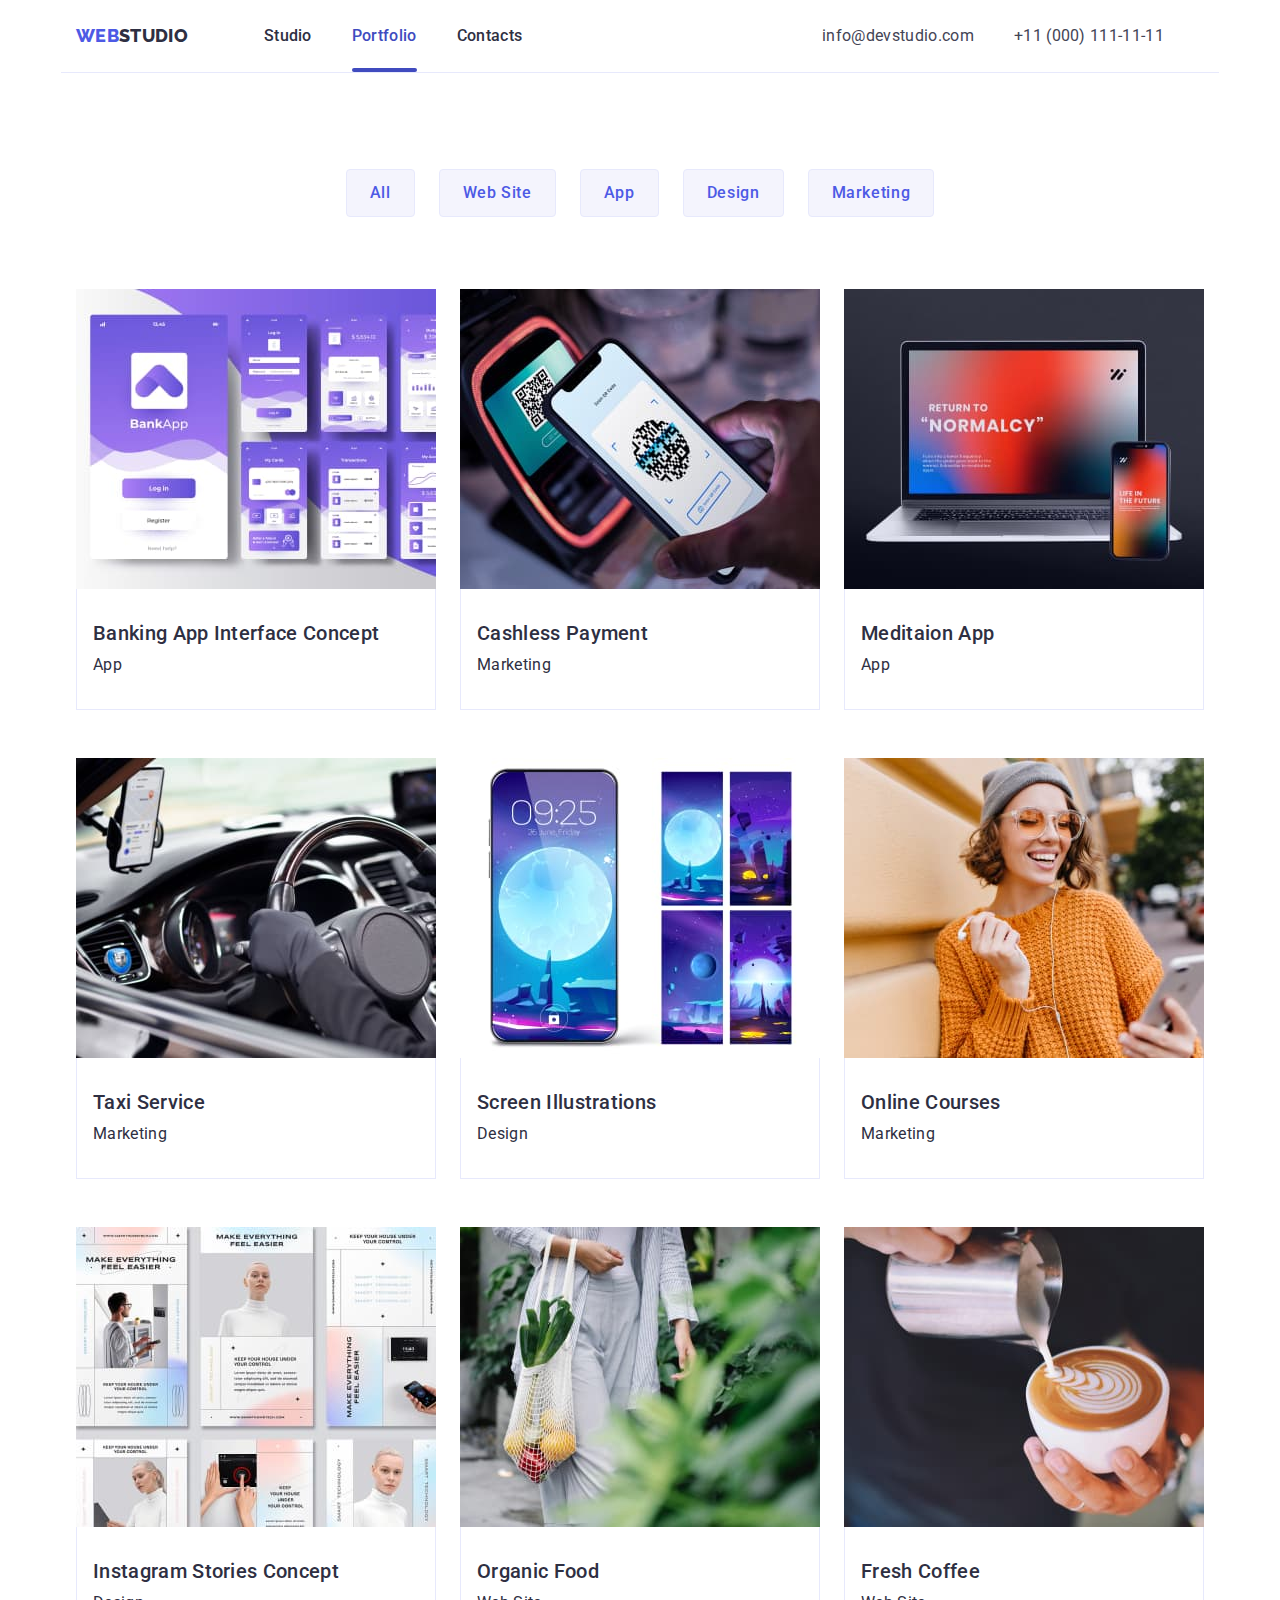
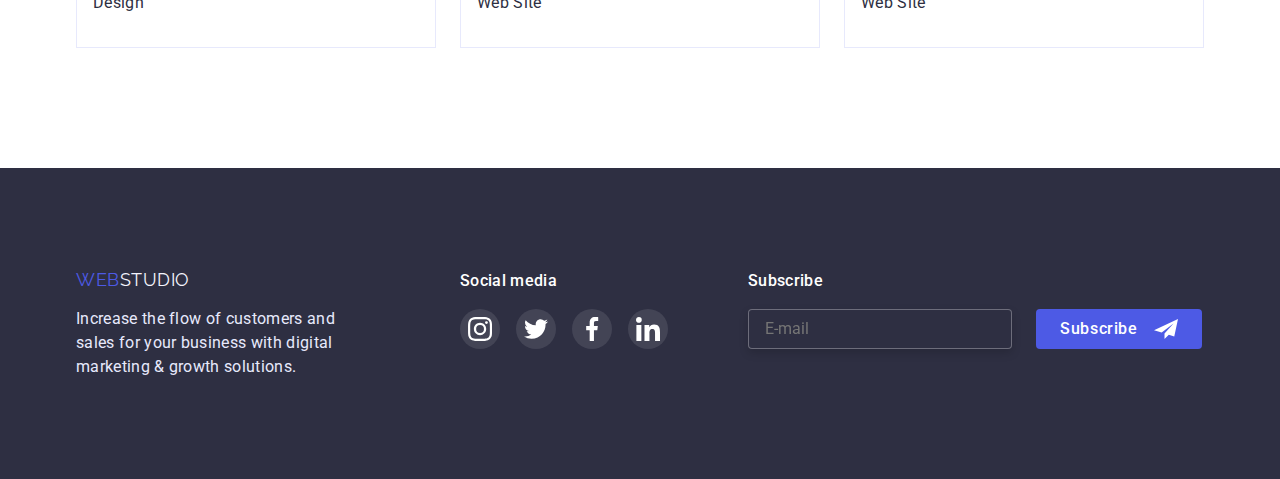
==== commit 06450ed0: "last" ====
--- a/portfolio.html
+++ b/portfolio.html
@@ -228,9 +228,8 @@
     </main>
 
     <!-- footer -->
-    
+
     <!-- Footer Logo -->
-
     <footer class="foot">
         <div class="container cont-foot">
             <div class="logo-footer">
@@ -280,15 +279,18 @@
             <!-- Footer Subscribe -->
             <div class="subscribe">
                 <p class="soc-text">Subscribe</p>
-                <div class="subscribe-input">
-                    <label for="Subscribe"></label>
-                    <input type="text" name="Subscribe" placeholder="E-mail">
+                <form class="subscribe-input">
+                    <label class="form-email">
+                        <input class="form-email-input" type="email" name="Subscribe" placeholder="E-mail" required>
+                    </label>
+
                     <button class="subscribe-btn" type="submit">Subscribe
                         <svg class="svg-tg" width="24px" height="24px">
                             <use href="./images/icons.svg#icon-tg"></use>
                         </svg>
                     </button>
-                </div>
+                </form>
+
             </div>
         </div>
     </footer>
--- a/css/styles.css
+++ b/css/styles.css
@@ -40,8 +40,7 @@
 /* контейнер задає область контенту */
 .container {
     width: 1158px;
-    padding-left: 15px;
-    padding-right: 15px;
+    padding: 0 15px;
     margin-left: auto;
     margin-right: auto;
 }
@@ -50,6 +49,19 @@
 .point {
     text-decoration: none;
     list-style-type: none;
+}
+
+.hidden-vis {
+    position: absolute;
+    width: 1px;
+    height: 1px;
+    margin: -1px;
+    border: 0;
+    padding: 0;
+    white-space: nowrap;
+    clip-path: inset(100%);
+    clip: rect(0 0 0 0);
+    overflow: hidden;
 }
 
 /* header */
@@ -235,7 +247,7 @@
     line-height: 1.11;
     text-align: center;
     text-transform: capitalize;
-    margin-bottom: 60px;
+    margin-bottom: 72px;
 }
 
 .section {
@@ -331,6 +343,7 @@
 /* customers */
 .customers-list {
     display: flex;
+    gap: 24px;
 }
 
 .customers-items {
@@ -371,30 +384,39 @@
 }
 
 .footer-text {
-    color: var(--white-color);
+    color: #E7E9FC;
     font-size: 16px;
     line-height: 1.5;
     letter-spacing: 0.02em;
     width: 264px;
 }
 
+.logo-footer {
+    margin-right: 120px;
+}
+
 .logo-foot {
     font-family: "Raleway", sans-serif;
-    font-weight: 800;
     font-size: 18px;
-    line-height: 1.33;
+    line-height: 1.3;
     color: var(--logo-btn-color);
     text-transform: uppercase;
     margin-bottom: 16px;
     display: block;
+    letter-spacing: 0.03em;
 }
 
 .cont-foot {
     display: flex;
-    gap: 80px;
+    align-items: baseline;
 }
 
 /* footer social */
+
+.foot-link {
+    margin-right: 80px;
+}
+
 .foot-soc {
     color: var(--white-color);
     margin-bottom: 16px;
@@ -406,12 +428,14 @@
 
 .soc-text {
     color: var(--white-color);
-    margin-bottom: 20px;
+    font-weight: 500;
+    line-height: 1.5;
+    margin-bottom: 16px;
 }
 
 .foot-list {
     display: flex;
-    gap: 20px;
+    gap: 16px;
     float: left;
 }
 
@@ -439,6 +463,65 @@
 }
 
 
+.subscribe {
+    display: block;
+}
+
+.subscribe-input {
+    display: flex;
+    align-items: flex-start;
+    justify-content: center;
+}
+
+.form-email {
+    margin-right: 24px;
+    width: 264px;
+}
+
+.form-email-input {
+    border: 1px solid rgba(255, 255, 255, 0.3);
+    filter: drop-shadow(0px 4px 4px rgba(0, 0, 0, 0.15));
+    border-radius: 4px;
+    color: var(--white-color);
+    background-color: var(--primary-text-color);
+    width: 100%;
+    padding: 7px 16px;
+    line-height: 1.5;
+
+}
+
+.subscribe-btn {
+    background-color: var(--logo-btn-color);
+    color: var(--white-color);
+    font-weight: 500;
+    line-height: 1.5;
+    letter-spacing: 0.04em;
+    cursor: pointer;
+    border-radius: 4px;
+    border: none;
+    gap: 16px;
+    min-width: 165px;
+    padding: 8px 24px;
+    display: flex;
+    text-align: center;
+    align-items: center;
+    transition-duration: 250ms;
+    transition-property: background,
+        box-shadow;
+    transition-timing-function: cubic-bezier(0.4, 0, 0.2, 1);
+}
+
+.subscribe-btn:hover,
+.subscribe-btn:focus {
+    background: var(--hover-focus-color);
+    box-shadow: 0px 1px 6px rgba(46, 47, 66, 0.08);
+    border-radius: 4px;
+    letter-spacing: 0.04em;
+}
+
+.svg-tg {
+    fill: var(--white-color)
+}
 
 
 /* portfolio*/
@@ -575,15 +658,178 @@
 }
 
 .modal {
-    position: relative;
+    position: absolute;
     top: 50%;
     left: 50%;
     transform: translate(-50%, -50%);
+    padding: 72px 24px 24px;
     width: 408px;
-    min-height: 576px;
+    min-height: 584px;
     background: #FCFCFC;
     box-shadow: 0px 1px 1px rgba(0, 0, 0, 0.14), 0px 1px 3px rgba(0, 0, 0, 0.12), 0px 2px 1px rgba(0, 0, 0, 0.2);
     border-radius: 4px;
+}
+
+.form-modal-input {
+    display: block;
+}
+
+.modal-title {
+    display: block;
+    text-align: center;
+    margin-bottom: 14px;
+    color: #2E2F42;
+    font-weight: 500;
+    line-height: 1.5;
+}
+
+.form-modal-input+.form-modal-input {
+    margin-top: 8px;
+}
+
+.form-input {
+    display: block;
+    color: #8E8F99;
+    margin-bottom: 4px;
+    font-size: 12px;
+    line-height: 1.16;
+    letter-spacing: 0.01em;
+}
+
+.form-input.modal-name {
+    letter-spacing: 0.04em;
+    line-height: 1.33;
+}
+
+.form-input-wrap {
+    position: relative;
+    display: block;
+}
+
+.form-icon {
+    position: absolute;
+    top: 50%;
+    left: 16px;
+    transform: translateY(-50%);
+    fill: var(--primary-text-color);
+    transition: fill 250ms cubic-bezier(0.4, 0, 0.2, 1);
+}
+
+
+
+.input-modal {
+    padding-left: 38px;
+    padding-right: 38px;
+    font-size: 14px;
+    line-height: 1.5;
+    height: 40px;
+}
+
+.input-modal:focus,
+.form-input-message:focus {
+    border: 1px solid var(--logo-btn-color);
+    outline: transparent;
+}
+
+.input-modal:focus+.form-icon {
+    fill: var(--logo-btn-color);
+}
+
+.form-input-message {
+    display: block;
+    margin-bottom: 4px;
+    font-size: 12px;
+    line-height: 1.16;
+    letter-spacing: 0.01em;
+    color: #8E8F99;
+}
+
+.form-text::placeholder {
+    font-size: 12px;
+    line-height: 1.33;
+    letter-spacing: 0.04em;
+    color: rgba(117, 117, 117, 0.5)
+}
+
+.form-text {
+    display: block;
+    height: 120px;
+    width: 360px;
+    padding: 8px 16px;
+    resize: none;
+    font-size: 14px;
+    line-height: 1.5;
+    transition: border 250ms cubic-bezier(0.4, 0, 0.2, 1);
+}
+
+.input-modal {
+    width: 100%;
+    border: 1px solid rgba(33, 33, 33, 0.2);
+    border-radius: 4px;
+    transition: border 250ms cubic-bezier(0.4, 0, 0.2, 1);
+}
+
+.modal-checkbox-hid {
+    display: flex;
+    align-items: center;
+    justify-content: center;
+    width: 16px;
+    height: 16px;
+    border: 1.25px solid var(--primary-text-color);
+    border-radius: 2px;
+    margin-right: 8px;
+    cursor: pointer;
+    transition: border-color 250ms cubic-bezier(0.4, 0, 0.2, 1), background-color 250ms cubic-bezier(0.4, 0, 0.2, 1);
+}
+
+.modal-checkbox-icon {
+    opacity: 0;
+}
+
+.modal-check {
+    display: flex;
+    align-items: center;
+    margin-bottom: 24px;
+    margin-top: 16px;
+
+    font-size: 12px;
+    line-height: 1.33;
+    letter-spacing: 0.04em;
+    color: #757575;
+}
+
+.modal-form-checkbox:checked+.modal-checkbox-hid {
+    border-color: var(--hover-focus-color);
+    border-color: #404BBF;
+}
+
+.modal-form-checkbox:checked+.modal-checkbox-hid>.modal-checkbox-icon {
+    opacity: 1;
+}
+
+.modal-form-checkbox:focus+.modal-checkbox-hid {
+    border-color: var(--hover-focus-color);
+}
+
+.policy-link {
+    color: var(--logo-btn-color);
+}
+
+.send-btn {
+    display: block;
+    margin-left: auto;
+    margin-right: auto;
+    min-width: 169px;
+    padding: 16px 32px;
+    background: var(--logo-btn-color);
+    box-shadow: 0px 4px 4px rgba(0, 0, 0, 0.15);
+    border: none;
+    border-radius: 4px;
+    font-weight: 500;
+    line-height: 1.5;
+    letter-spacing: 0.04em;
+    color: var(--white-color);
+    cursor: pointer;
 }
 
 .modal-btn {
@@ -600,92 +846,4 @@
     border-radius: 50%;
     background: #E7E9FC;
     border: 1px solid rgba(0, 0, 0, 0.1);
-}
-
-.subscribe-input {
-    display: flex;
-}
-
-.subscribe-input [name=Subscribe] {
-    border: 1px solid rgba(255, 255, 255, 0.3);
-    filter: drop-shadow(0px 4px 4px rgba(0, 0, 0, 0.15));
-    border-radius: 4px;
-    background-color: var(--primary-text-color);
-    width: 264px;
-    height: 40px;
-    padding-left: 16px;
-}
-
-.subscribe-btn {
-    position: relative;
-    background-color: var(--logo-btn-color);
-    color: var(--white-color);
-    font-family: 'Roboto',
-        sans-serif;
-    font-weight: 500;
-    font-size: 16px;
-    line-height: 1.5;
-    letter-spacing: 0.04em;
-    cursor: pointer;
-    box-shadow: 0px 4px 4px rgba(0, 0, 0, 0.15);
-    border-radius: 4px;
-    border: none;
-    width: 165px;
-    height: 40px;
-    padding-right: 54px;
-    margin-left: 24px;
-    display: flex;
-    justify-content: center;
-    align-items: center;
-    transition-duration: 250ms;
-    transition-property: background,
-        box-shadow;
-    transition-timing-function: cubic-bezier(0.4, 0, 0.2, 1);
-}
-
-.subscribe-btn:hover,
-.subscribe-btn:focus {
-    background: var(--hover-focus-color);
-    box-shadow: 0px 1px 6px rgba(46, 47, 66, 0.08);
-    border-radius: 4px;
-    letter-spacing: 0.04em;
-}
-
-.svg-tg {
-    position: absolute;
-    top: 8px;
-    right: 24px;
-}
-
-.send-btn {
-    position: relative;
-    background-color: var(--logo-btn-color);
-    color: var(--white-color);
-    font-family: 'Roboto',
-        sans-serif;
-    font-weight: 500;
-    font-size: 16px;
-    line-height: 1.5;
-    letter-spacing: 0.04em;
-    cursor: pointer;
-    box-shadow: 0px 4px 4px rgba(0, 0, 0, 0.15);
-    border-radius: 4px;
-    border: none;
-    width: 169px;
-    height: 56px;
-    display: flex;
-    justify-content: center;
-    align-items: center;
-    transition-duration: 250ms;
-    transition-property: background,
-        box-shadow;
-    transition-timing-function: cubic-bezier(0.4, 0, 0.2, 1);
-}
-
-.send-btn:hover,
-.send-btn:focus {
-    background: var(--hover-focus-color);
-    box-shadow: 0px 1px 6px rgba(46, 47, 66, 0.08);
-    border-radius: 4px;
-    letter-spacing: 0.04em;
 }